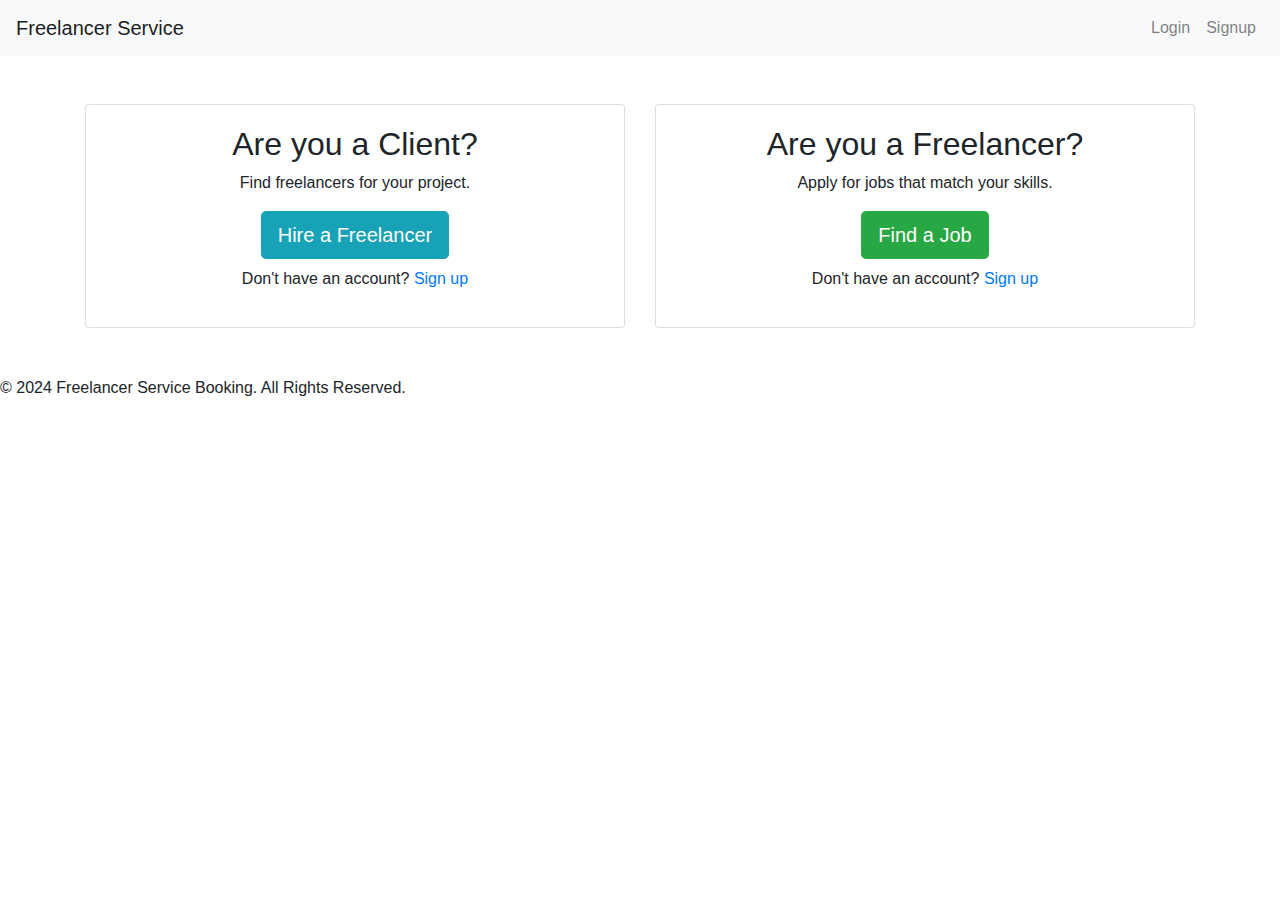
==== index.html @ 92a05119 "Add index.html" ====
<!DOCTYPE html>
<html lang="en">
<head>
    <meta charset="UTF-8">
    <meta name="viewport" content="width=device-width, initial-scale=1.0">
    <title>Freelancer Service Booking</title>
    <link rel="stylesheet" href="https://stackpath.bootstrapcdn.com/bootstrap/4.5.2/css/bootstrap.min.css">
    <link rel="stylesheet" href="css/styles.css">
</head>
<body>
    <nav class="navbar navbar-expand-lg navbar-light bg-light">
        <a class="navbar-brand" href="#">Freelancer Service</a>
        <div class="collapse navbar-collapse">
            <ul class="navbar-nav ml-auto">
                <li class="nav-item"><a href="login.html" class="nav-link">Login</a></li>
                <li class="nav-item"><a href="signup.html" class="nav-link">Signup</a></li>
            </ul>
        </div>
    </nav>

    <section class="container my-5">
        <div class="row">
            <!-- Clients Section -->
            <div class="col-md-6 text-center">
                <div class="card">
                    <div class="card-body">
                        <h2>Are you a Client?</h2>
                        <p>Find freelancers for your project.</p>
                        <a href="login.php" class="btn btn-info btn-lg">Hire a Freelancer</a>
                        <p class="mt-2">Don't have an account? <a href="signup.php">Sign up</a></p>
                    </div>
                </div>
            </div>
            <!-- Freelancers Section -->
            <div class="col-md-6 text-center">
                <div class="card">
                    <div class="card-body">
                        <h2>Are you a Freelancer?</h2>
                        <p>Apply for jobs that match your skills.</p>
                        <a href="login.php" class="btn btn-success btn-lg">Find a Job</a>
                        <p class="mt-2">Don't have an account? <a href="signup.php">Sign up</a></p>
                    </div>
                </div>
            </div>
        </div>
    </section>

    <footer>
        <p>&copy; 2024 Freelancer Service Booking. All Rights Reserved.</p>
    </footer>

    <script src="https://code.jquery.com/jquery-3.5.1.slim.min.js"></script>
    <script src="https://cdn.jsdelivr.net/npm/@popperjs/core@2.5.2/dist/umd/popper.min.js"></script>
    <script src="https://stackpath.bootstrapcdn.com/bootstrap/4.5.2/js/bootstrap.min.js"></script>
</body>
</html>
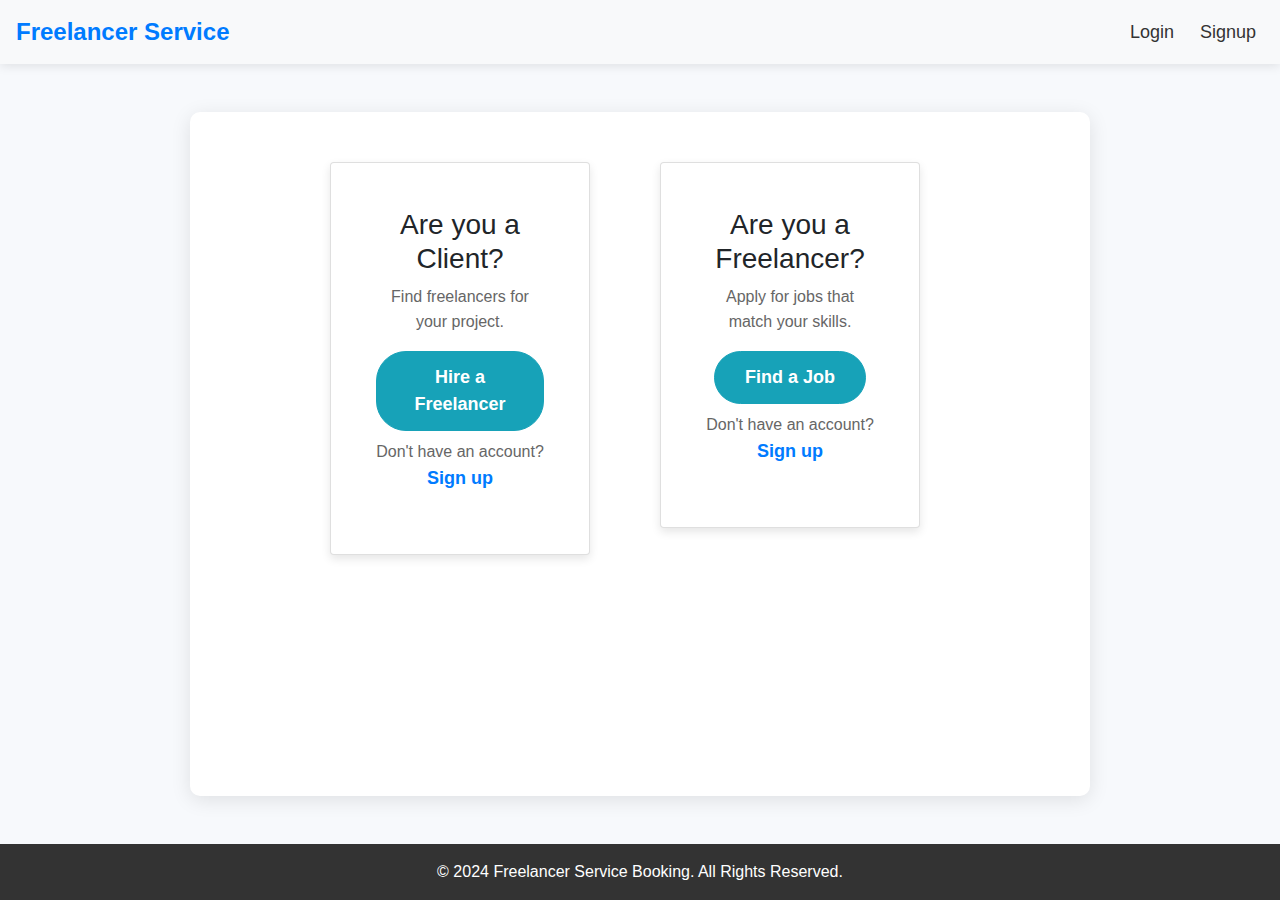
==== commit 9b096e0c: "Add index" ====
--- a/index.html
+++ b/index.html
@@ -12,8 +12,8 @@
         <a class="navbar-brand" href="#">Freelancer Service</a>
         <div class="collapse navbar-collapse">
             <ul class="navbar-nav ml-auto">
-                <li class="nav-item"><a href="login.html" class="nav-link">Login</a></li>
-                <li class="nav-item"><a href="signup.html" class="nav-link">Signup</a></li>
+                <li class="nav-item"><a href="login.php" class="nav-link">Login</a></li>
+                <li class="nav-item"><a href="signup.php" class="nav-link">Signup</a></li>
             </ul>
         </div>
     </nav>
@@ -24,9 +24,9 @@
             <div class="col-md-6 text-center">
                 <div class="card">
                     <div class="card-body">
-                        <h2>Are you a Client?</h2>
+                        <h3>Are you a Client?</h3>
                         <p>Find freelancers for your project.</p>
-                        <a href="login.php" class="btn btn-info btn-lg">Hire a Freelancer</a>
+                        <a href="login.php" class="btn btn-info btn-lg ">Hire a Freelancer</a>
                         <p class="mt-2">Don't have an account? <a href="signup.php">Sign up</a></p>
                     </div>
                 </div>
@@ -35,9 +35,9 @@
             <div class="col-md-6 text-center">
                 <div class="card">
                     <div class="card-body">
-                        <h2>Are you a Freelancer?</h2>
+                        <h3>Are you a Freelancer?</h3>
                         <p>Apply for jobs that match your skills.</p>
-                        <a href="login.php" class="btn btn-success btn-lg">Find a Job</a>
+                        <a href="login.php" class="btn btn-info btn-lg">Find a Job</a>
                         <p class="mt-2">Don't have an account? <a href="signup.php">Sign up</a></p>
                     </div>
                 </div>
@@ -45,7 +45,7 @@
         </div>
     </section>
 
-    <footer>
+    <footer >
         <p>&copy; 2024 Freelancer Service Booking. All Rights Reserved.</p>
     </footer>
 
--- a/css/styles.css
+++ b/css/styles.css
@@ -0,0 +1,300 @@
+/* Reset some default styling */
+* {
+    margin: 0;
+    padding: 0;
+    box-sizing: border-box;
+}
+
+body {
+    font-family: 'Arial', sans-serif;
+    background-color: #f7f9fc;
+    line-height: 1.6;
+    display: flex;
+    min-height: 100vh;
+    flex-direction: column;
+}
+
+/* Navbar Styling */
+.navbar {
+    background-color: #fff;
+    box-shadow: 0 2px 10px rgba(0, 0, 0, 0.1);
+}
+
+.navbar-brand {
+    font-size: 24px;
+    font-weight: bold;
+    color: #007bff !important;
+}
+
+.navbar-nav .nav-link {
+    font-size: 18px;
+    margin-left: 10px;
+    color: #333 !important;
+    transition: color 0.3s ease;
+}
+
+.navbar-nav .nav-link:hover {
+    color: #007bff !important;
+}
+
+/* Hero Section */
+.hero-section {
+    background-size: cover;
+    background-position: center;
+    position: relative;
+    height: 100vh;
+    display: flex;
+    align-items: center;
+    justify-content: center;
+    color: white;
+    text-align: center;
+}
+
+.hero-section::before {
+    content: '';
+    position: absolute;
+    top: 0;
+    left: 0;
+    right: 0;
+    bottom: 0;
+    background: rgba(0, 0, 0, 0.6); /* Dark overlay */
+}
+
+.hero-section h1 {
+    font-size: 56px;
+    margin-bottom: 20px;
+    z-index: 1;
+}
+
+.hero-section p {
+    font-size: 22px;
+    margin-bottom: 30px;
+    z-index: 1;
+}
+
+/* Buttons */
+.btn {
+    color: white !important;
+    padding: 12px 30px;
+    border-radius: 30px;
+    font-size: 12px;
+    transition: background 0.3s ease;
+    
+}
+
+.btn-info:hover,
+.btn-success {
+    color: white !important;
+    font-weight: bold;
+    opacity: 0.9;
+    box-shadow: 0 5px 15px rgba(0, 123, 255, 0.2);
+}
+
+/* Cards Section */
+.card {
+    padding: 15px;
+    box-shadow: 0 4px 10px rgba(0, 0, 0, 0.1);
+    transition: transform 0.3s ease, box-shadow 0.3s ease;
+    margin: 20px;
+}
+
+.card:hover {
+    transform: translateY(-10px);
+    box-shadow: 0 8px 20px rgba(0, 0, 0, 0.2);
+}
+
+.card h2 {
+    font-size: 1.8rem;
+    margin-bottom: 15px;
+    color: #333;
+}
+
+.card-body {
+    padding: 30px;
+    text-align: center;
+}
+
+.card p {
+    font-size: 1.2rem;
+}
+
+
+/* Footer */
+footer {
+    background-color: #333;
+    color: #fff;
+    width: 100%;
+    text-align: center;
+    padding: 15px 0;
+    position: relative;
+    bottom: 0;
+}
+
+footer p {
+    margin: 0;
+    font-size: 16px;
+}
+
+/* Login and Signup Pages */
+.container {
+    max-width: 600px;
+    margin: 100px auto;
+    padding: 30px;
+    background-color: #fff;
+    box-shadow: 0 4px 20px rgba(0, 0, 0, 0.1);
+    border-radius: 10px;
+    flex: 1;
+}
+
+h2 {
+    font-size: 36px;
+    color: #333;
+    margin-bottom: 20px;
+    text-align: center;
+}
+
+.form-group {
+    margin-bottom: 20px;
+    height: 20px;
+}
+
+.form-control {
+    border-radius: 25px;
+    padding: 20px;
+    font-size: 16px;
+    height: 20px;
+    margin: 200px;
+}
+
+.btn-primary {
+    background-color: #007bff;
+    border: none;
+    width: 100%;
+    padding: 15px;
+    border-radius: 25px;
+    font-size: 18px;
+    margin-top: 20px;
+    }
+
+.btn-primary:hover {
+    background-color: #0056b3;
+}
+
+/* Freelancer and Client Dashboard */
+.container h1 {
+    font-size: 48px;
+    color: #333;
+    margin-bottom: 30px;
+    text-align: center;
+}
+
+
+.dashboard-options {
+    list-style: none;
+    padding: 0;
+}
+
+.dashboard-options li {
+    font-size: 20px;
+    margin: 15px 0;
+}
+
+.dashboard-options a {
+    color: #007bff;
+    text-decoration: none;
+}
+
+.dashboard-options a:hover {
+    text-decoration: underline;
+}
+
+.btn-primary {
+    background-color: #007bffd1;
+    border: none;
+    width: 70%;
+    padding: 15px;
+    border-radius: 25px;
+    font-size: 18px;
+    margin-top: 20px;
+    }
+
+   .btn-secondary {
+        background-color: #ff000069;
+        border: none;
+        width: 70%;
+        padding: 15px;
+        border-radius: 25px;
+        font-size: 18px;
+        margin-top: 20px;
+        }
+
+        .btn-danger {
+            background-color: #00ff5188;
+            border: none;
+            width: 70%;
+            padding: 15px;
+            border-radius: 25px;
+            font-size: 18px;
+            margin-top: 20px;
+            }
+
+            .container {
+                max-width: 900px;
+                margin: 25px auto;
+                background-color: #fff;
+                box-shadow: 0 4px 20px rgba(0, 0, 0, 0.1);
+                border-radius: 10px;
+                flex: 1;
+                padding-left:120px;
+                padding-right:150px;
+            }
+
+        
+
+/* Cards Animations */
+.card-body p {
+    font-size: 16px;
+    line-height: 1.6;
+    color: #666;
+    transition: color 0.3s ease;
+}
+
+.card-body a {
+    font-size: 18px;
+    font-weight: bold;
+    color: #007bff;
+    transition: color 0.3s ease;
+}
+
+.card-body a:hover {
+    color: #0056b3;
+}
+
+.no-freelancers {
+    text-align: center;
+    margin-top: 30px;
+}
+.no-freelancers img {
+    width: 150px;
+    height: auto;
+}
+
+/* Responsive Design */
+@media (max-width: 768px) {
+    .hero-section h1 {
+        font-size: 36px;
+    }
+
+    .hero-section p {
+        font-size: 18px;
+    }
+
+    .btn {
+        padding: 10px 20px;
+        font-size: 16px;
+    }
+
+    .container {
+        margin-top: 50px;
+    }
+}
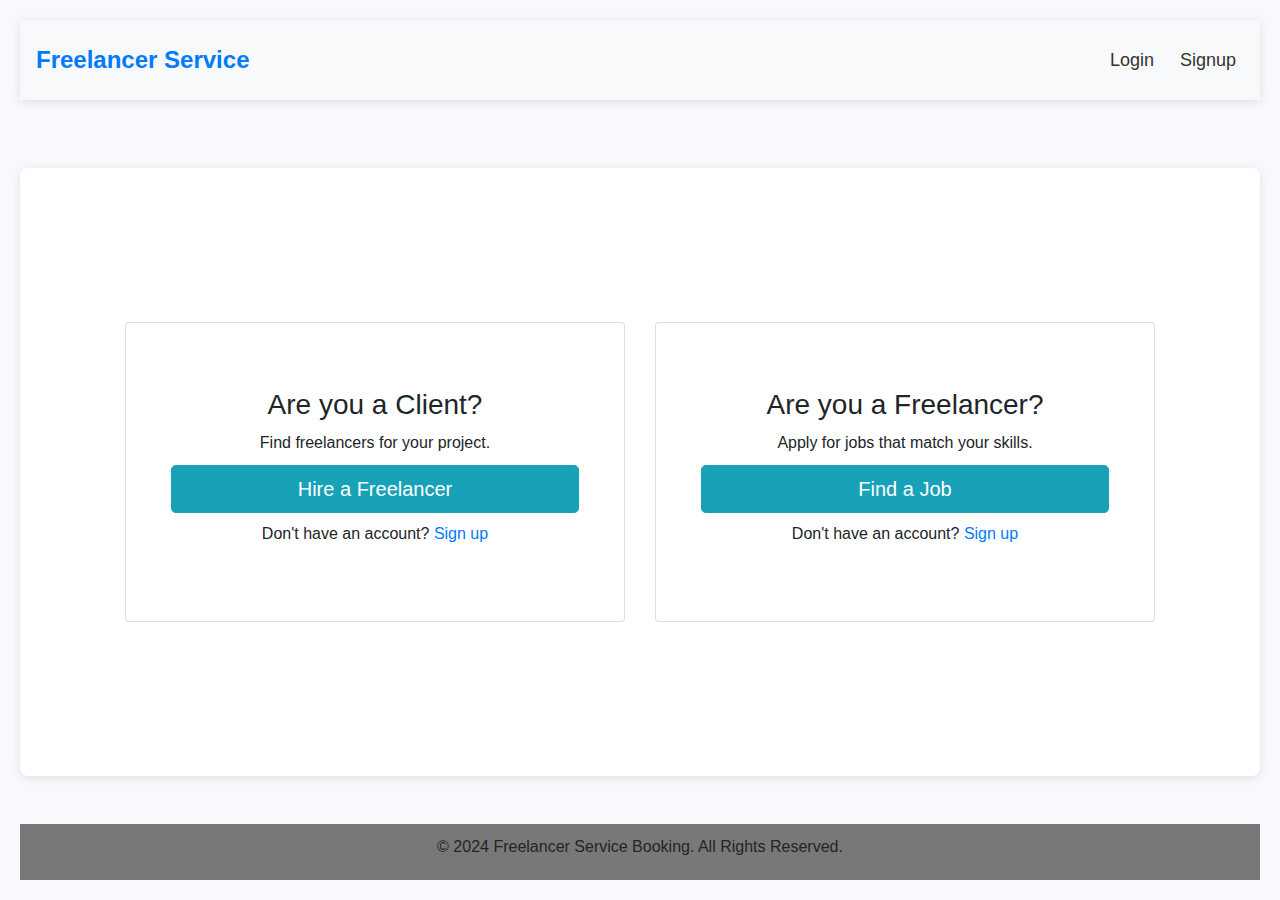
==== commit 5c7fbf6a: "Add index" ====
--- a/index.html
+++ b/index.html
@@ -8,6 +8,7 @@
     <link rel="stylesheet" href="css/styles.css">
 </head>
 <body>
+
     <nav class="navbar navbar-expand-lg navbar-light bg-light">
         <a class="navbar-brand" href="#">Freelancer Service</a>
         <div class="collapse navbar-collapse">
--- a/css/styles.css
+++ b/css/styles.css
@@ -4,6 +4,12 @@
     padding: 0;
     box-sizing: border-box;
 }
+
+html, body {
+    height: 100%; /* Full height for html and body */
+    margin: 0; /* Remove default margin */
+}
+
 
 body {
     font-family: 'Arial', sans-serif;
@@ -12,12 +18,125 @@
     display: flex;
     min-height: 100vh;
     flex-direction: column;
+    justify-content: flex-start;
+    padding: 20px;
+    display: flex;
+}
+
+footer {
+    background-color: #787878; /* Grey background */
+    text-align: center; /* Center the text */
+    padding: 10px 0; /* Vertical padding */
+    position: relative; /* Keep footer positioned at the bottom */
+}
+
+/* General container styling */
+.container {
+    max-width: 1250px;
+    margin: 0 auto;
+    padding: 20px;
+    background-color: white;
+    box-shadow: 0 2px 10px rgba(0, 0, 0, 0.1);
+    border-radius: 8px;
+    display: flex;
+    justify-content: center;
+    align-items: center;
+    height: 60vh;
+    flex: 1;
+}
+
+/* Form Styling */
+form {
+    margin-bottom: 20px;
+}
+
+.form-group {
+    margin-bottom: 15px;
+}
+
+label {
+    font-weight: bold;
+}
+
+.form-control {
+    display: block;
+    width: 100%;
+    padding: .5rem .75rem;
+    font-size: 1rem;
+    color: #495057;
+    background-color: #fff;
+    background-clip: padding-box;
+    border: 1px solid #ced4da;
+    border-radius: .25rem;
+    transition: border-color .15s ease-in-out, box-shadow .15s ease-in-out;
+}
+
+.form-control:focus {
+    border-color: #80bdff;
+    outline: 0;
+    box-shadow: 0 0 0 .2rem rgba(0, 123, 255, .25);
+}
+
+button[type="submit"] {
+    background-color: #007bff;
+    color: white;
+    font-size: 1.2rem;
+    padding: 10px 20px;
+    border: none;
+    border-radius: 5px;
+    cursor: pointer;
+    transition: background-color 0.3s ease;
+}
+
+button[type="submit"]:hover {
+    background-color: #0056b3;
+}
+
+/* Freelancer search results table */
+table {
+    width: 100%;
+    border-collapse: collapse;
+    margin-top: 20px;
+}
+
+table th, table td {
+    padding: 10px;
+    border: 1px solid #ddd;
+    text-align: left;
+}
+
+table th {
+    background-color: #f2f2f2;
+    font-weight: bold;
+}
+
+.alert {
+    padding: 15px;
+    margin-top: 20px;
+    border-radius: 5px;
+}
+
+.alert-success {
+    background-color: #d4edda;
+    color: #155724;
+}
+
+.alert-warning {
+    background-color: #fff3cd;
+    color: #856404;
+}
+
+.alert-danger {
+    background-color: #f8d7da;
+    color: #721c24;
 }
 
 /* Navbar Styling */
 .navbar {
     background-color: #fff;
     box-shadow: 0 2px 10px rgba(0, 0, 0, 0.1);
+    padding: 1rem;
+    margin-bottom: 20px;
 }
 
 .navbar-brand {
@@ -37,264 +156,43 @@
     color: #007bff !important;
 }
 
-/* Hero Section */
-.hero-section {
-    background-size: cover;
-    background-position: center;
-    position: relative;
-    height: 100vh;
-    display: flex;
-    align-items: center;
-    justify-content: center;
-    color: white;
-    text-align: center;
+/* Responsive adjustments */
+@media (max-width: 768px) {
+    .container {
+        padding: 15px;
+    }
+
+    table {
+        font-size: 0.9rem;
+    }
+
+    button[type="submit"] {
+        font-size: 1rem;
+    }
 }
 
-.hero-section::before {
-    content: '';
-    position: absolute;
-    top: 0;
-    left: 0;
-    right: 0;
-    bottom: 0;
-    background: rgba(0, 0, 0, 0.6); /* Dark overlay */
+.row {
+    display: flex; /* Use flexbox to ensure equal heights */
+    justify-content: center;
+    align-items: stretch; /* Stretch cards to equal height */
 }
 
-.hero-section h1 {
-    font-size: 56px;
-    margin-bottom: 20px;
-    z-index: 1;
-}
-
-.hero-section p {
-    font-size: 22px;
-    margin-bottom: 30px;
-    z-index: 1;
-}
-
-/* Buttons */
-.btn {
-    color: white !important;
-    padding: 12px 30px;
-    border-radius: 30px;
-    font-size: 12px;
-    transition: background 0.3s ease;
-    
-}
-
-.btn-info:hover,
-.btn-success {
-    color: white !important;
-    font-weight: bold;
-    opacity: 0.9;
-    box-shadow: 0 5px 15px rgba(0, 123, 255, 0.2);
-}
-
-/* Cards Section */
 .card {
-    padding: 15px;
-    box-shadow: 0 4px 10px rgba(0, 0, 0, 0.1);
-    transition: transform 0.3s ease, box-shadow 0.3s ease;
-    margin: 20px;
-}
-
-.card:hover {
-    transform: translateY(-10px);
-    box-shadow: 0 8px 20px rgba(0, 0, 0, 0.2);
-}
-
-.card h2 {
-    font-size: 1.8rem;
-    margin-bottom: 15px;
-    color: #333;
+    height: 300px; /* Make sure cards take full height */
+    width: 500px;
 }
 
 .card-body {
-    padding: 30px;
-    text-align: center;
-}
-
-.card p {
-    font-size: 1.2rem;
-}
-
-
-/* Footer */
-footer {
-    background-color: #333;
-    color: #fff;
-    width: 100%;
-    text-align: center;
-    padding: 15px 0;
-    position: relative;
-    bottom: 0;
-}
-
-footer p {
-    margin: 0;
-    font-size: 16px;
-}
-
-/* Login and Signup Pages */
-.container {
-    max-width: 600px;
-    margin: 100px auto;
-    padding: 30px;
-    background-color: #fff;
-    box-shadow: 0 4px 20px rgba(0, 0, 0, 0.1);
-    border-radius: 10px;
-    flex: 1;
+    display: flex;
+    flex-direction: column;
+    justify-content: center; /* Vertically center the content */
+    margin: 25px;
 }
 
 h2 {
-    font-size: 36px;
-    color: #333;
-    margin-bottom: 20px;
-    text-align: center;
+    margin-bottom: 5px;
 }
 
-.form-group {
-    margin-bottom: 20px;
-    height: 20px;
+p {
+    margin-bottom: 10px;
 }
-
-.form-control {
-    border-radius: 25px;
-    padding: 20px;
-    font-size: 16px;
-    height: 20px;
-    margin: 200px;
-}
-
-.btn-primary {
-    background-color: #007bff;
-    border: none;
-    width: 100%;
-    padding: 15px;
-    border-radius: 25px;
-    font-size: 18px;
-    margin-top: 20px;
-    }
-
-.btn-primary:hover {
-    background-color: #0056b3;
-}
-
-/* Freelancer and Client Dashboard */
-.container h1 {
-    font-size: 48px;
-    color: #333;
-    margin-bottom: 30px;
-    text-align: center;
-}
-
-
-.dashboard-options {
-    list-style: none;
-    padding: 0;
-}
-
-.dashboard-options li {
-    font-size: 20px;
-    margin: 15px 0;
-}
-
-.dashboard-options a {
-    color: #007bff;
-    text-decoration: none;
-}
-
-.dashboard-options a:hover {
-    text-decoration: underline;
-}
-
-.btn-primary {
-    background-color: #007bffd1;
-    border: none;
-    width: 70%;
-    padding: 15px;
-    border-radius: 25px;
-    font-size: 18px;
-    margin-top: 20px;
-    }
-
-   .btn-secondary {
-        background-color: #ff000069;
-        border: none;
-        width: 70%;
-        padding: 15px;
-        border-radius: 25px;
-        font-size: 18px;
-        margin-top: 20px;
-        }
-
-        .btn-danger {
-            background-color: #00ff5188;
-            border: none;
-            width: 70%;
-            padding: 15px;
-            border-radius: 25px;
-            font-size: 18px;
-            margin-top: 20px;
-            }
-
-            .container {
-                max-width: 900px;
-                margin: 25px auto;
-                background-color: #fff;
-                box-shadow: 0 4px 20px rgba(0, 0, 0, 0.1);
-                border-radius: 10px;
-                flex: 1;
-                padding-left:120px;
-                padding-right:150px;
-            }
-
-        
-
-/* Cards Animations */
-.card-body p {
-    font-size: 16px;
-    line-height: 1.6;
-    color: #666;
-    transition: color 0.3s ease;
-}
-
-.card-body a {
-    font-size: 18px;
-    font-weight: bold;
-    color: #007bff;
-    transition: color 0.3s ease;
-}
-
-.card-body a:hover {
-    color: #0056b3;
-}
-
-.no-freelancers {
-    text-align: center;
-    margin-top: 30px;
-}
-.no-freelancers img {
-    width: 150px;
-    height: auto;
-}
-
-/* Responsive Design */
-@media (max-width: 768px) {
-    .hero-section h1 {
-        font-size: 36px;
-    }
-
-    .hero-section p {
-        font-size: 18px;
-    }
-
-    .btn {
-        padding: 10px 20px;
-        font-size: 16px;
-    }
-
-    .container {
-        margin-top: 50px;
-    }
-}
